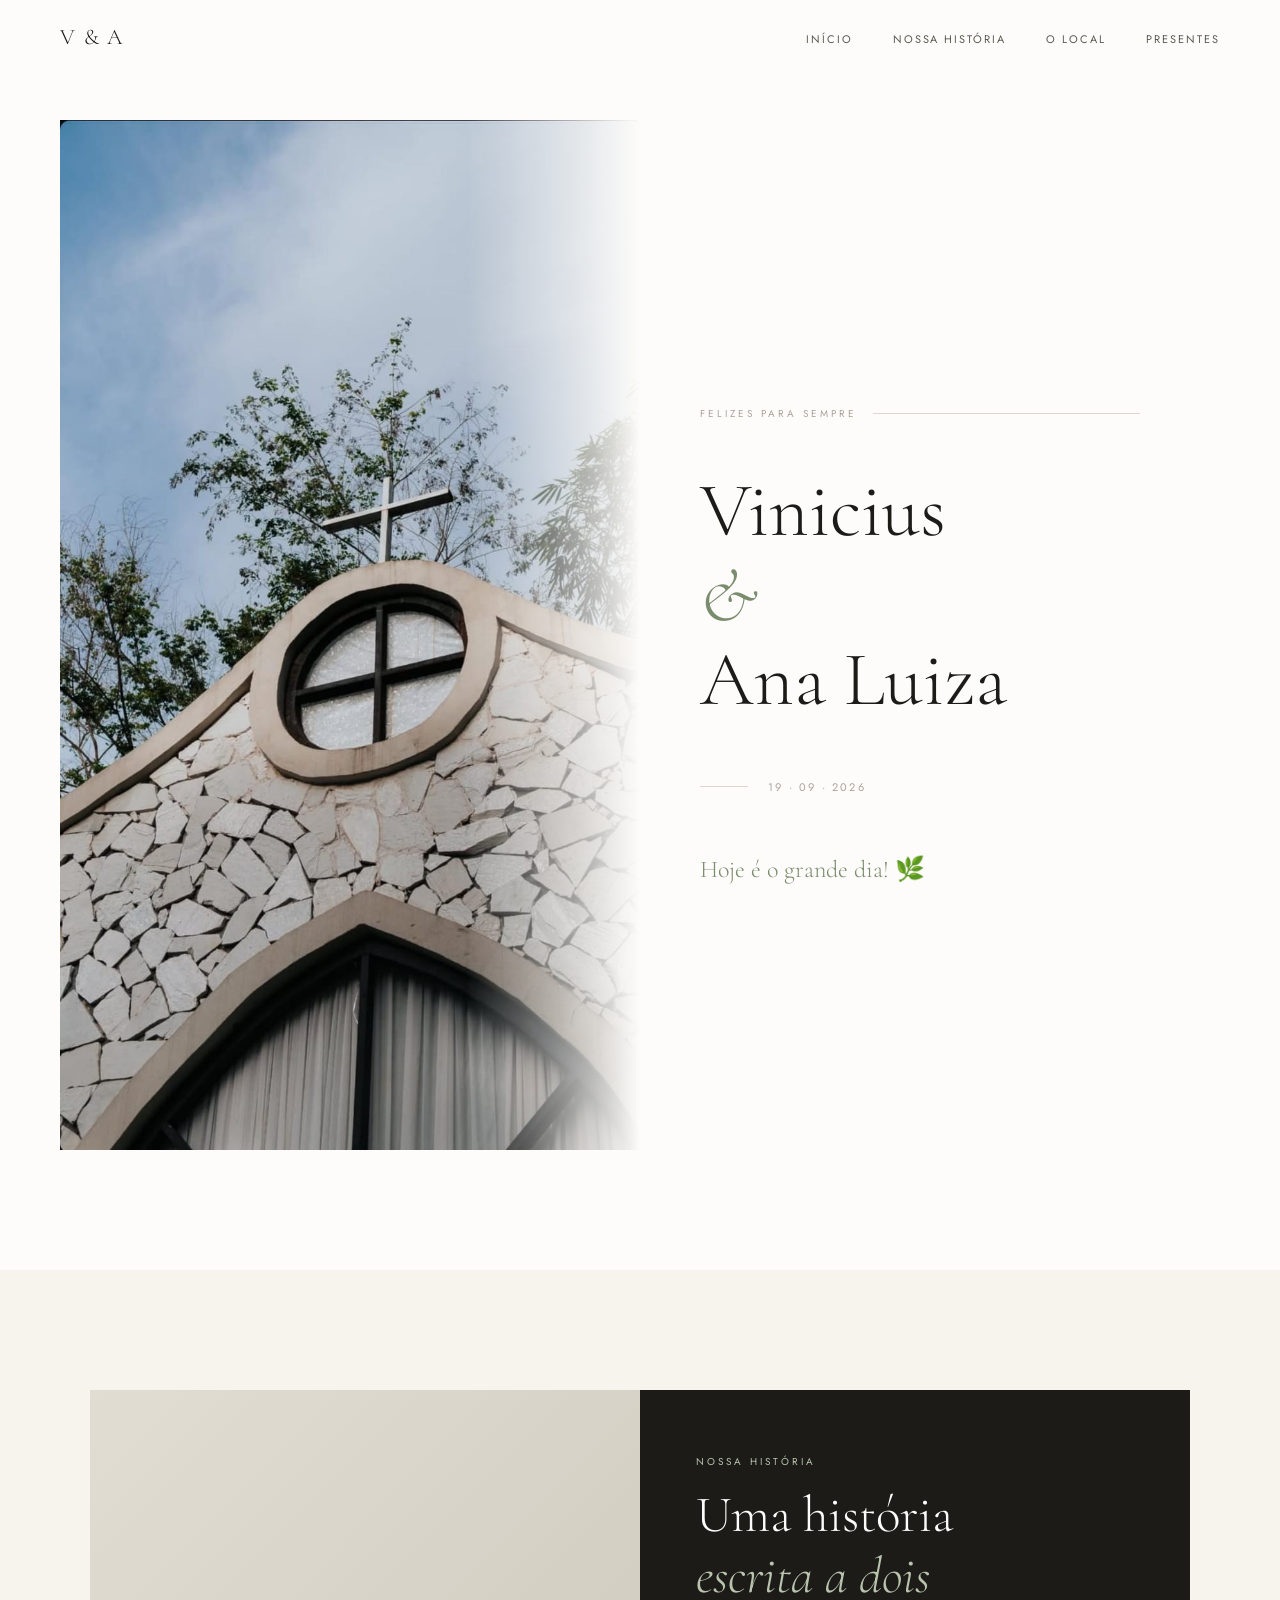
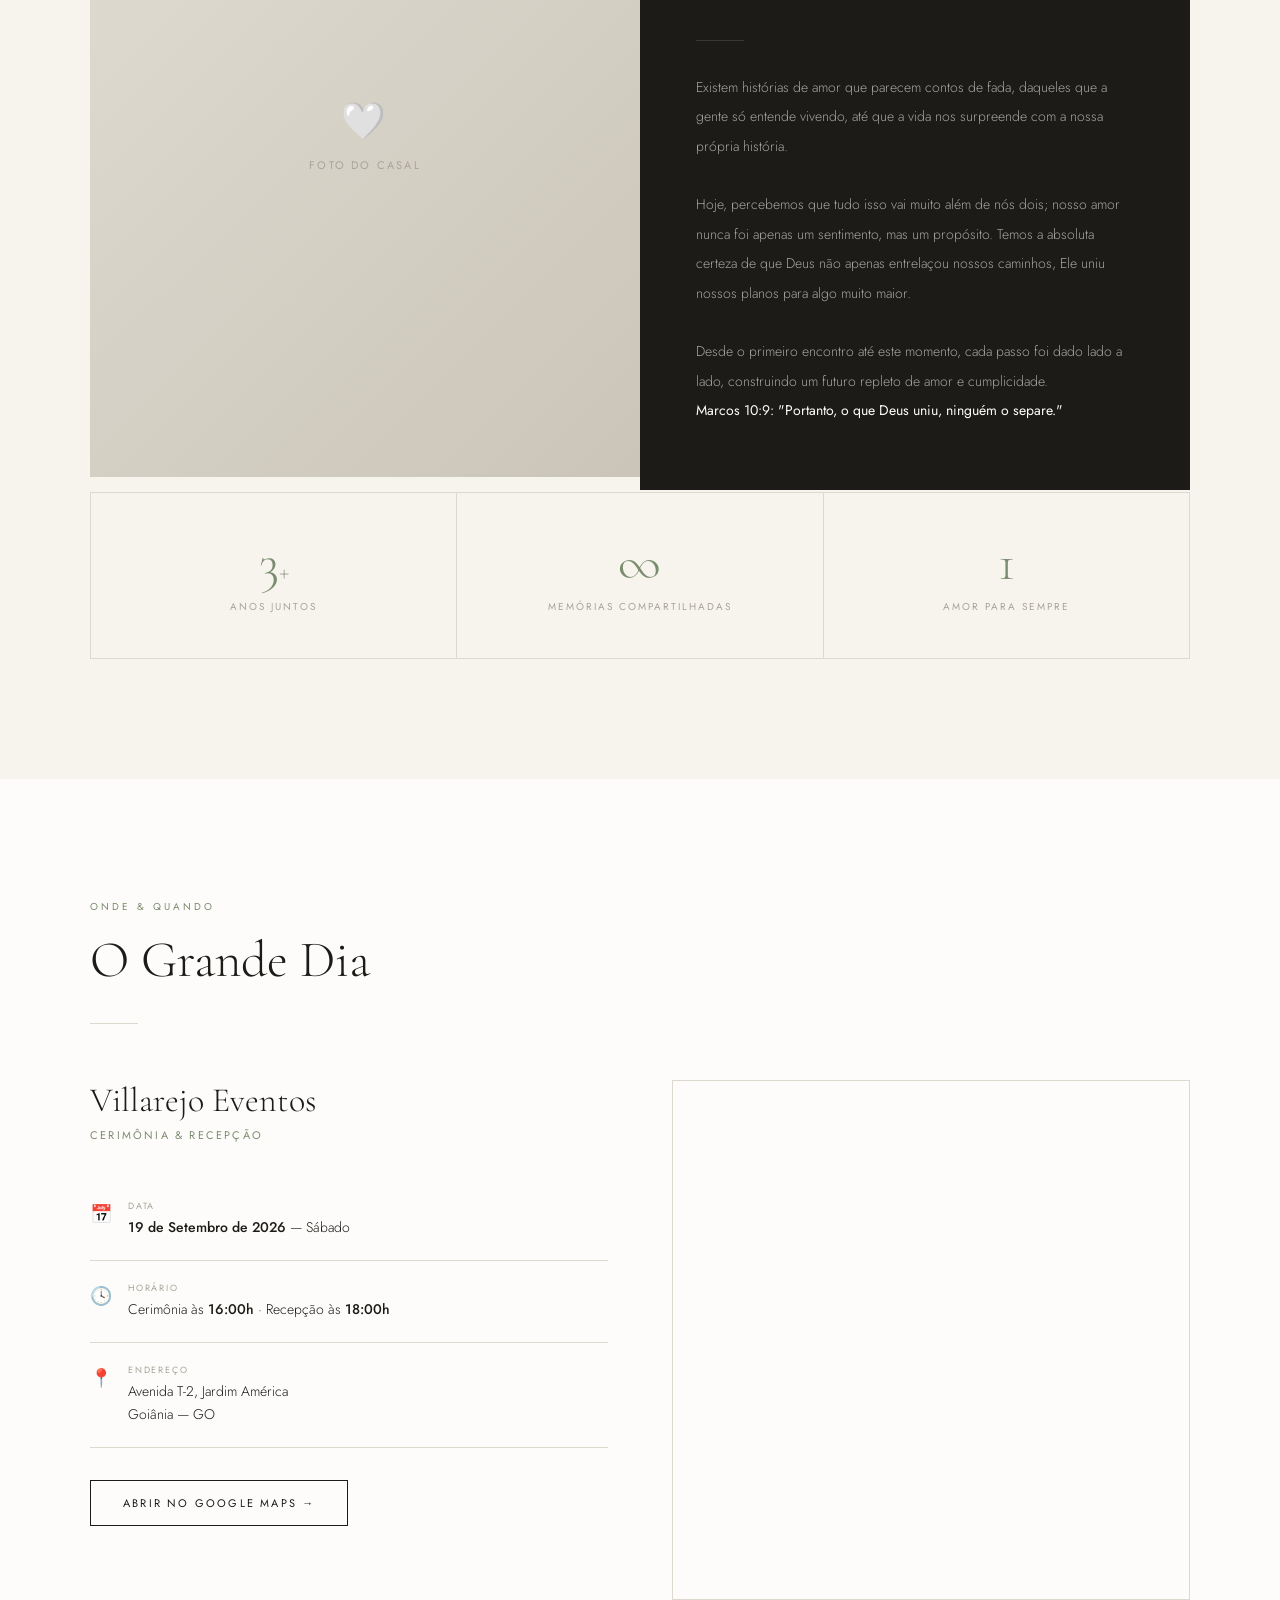
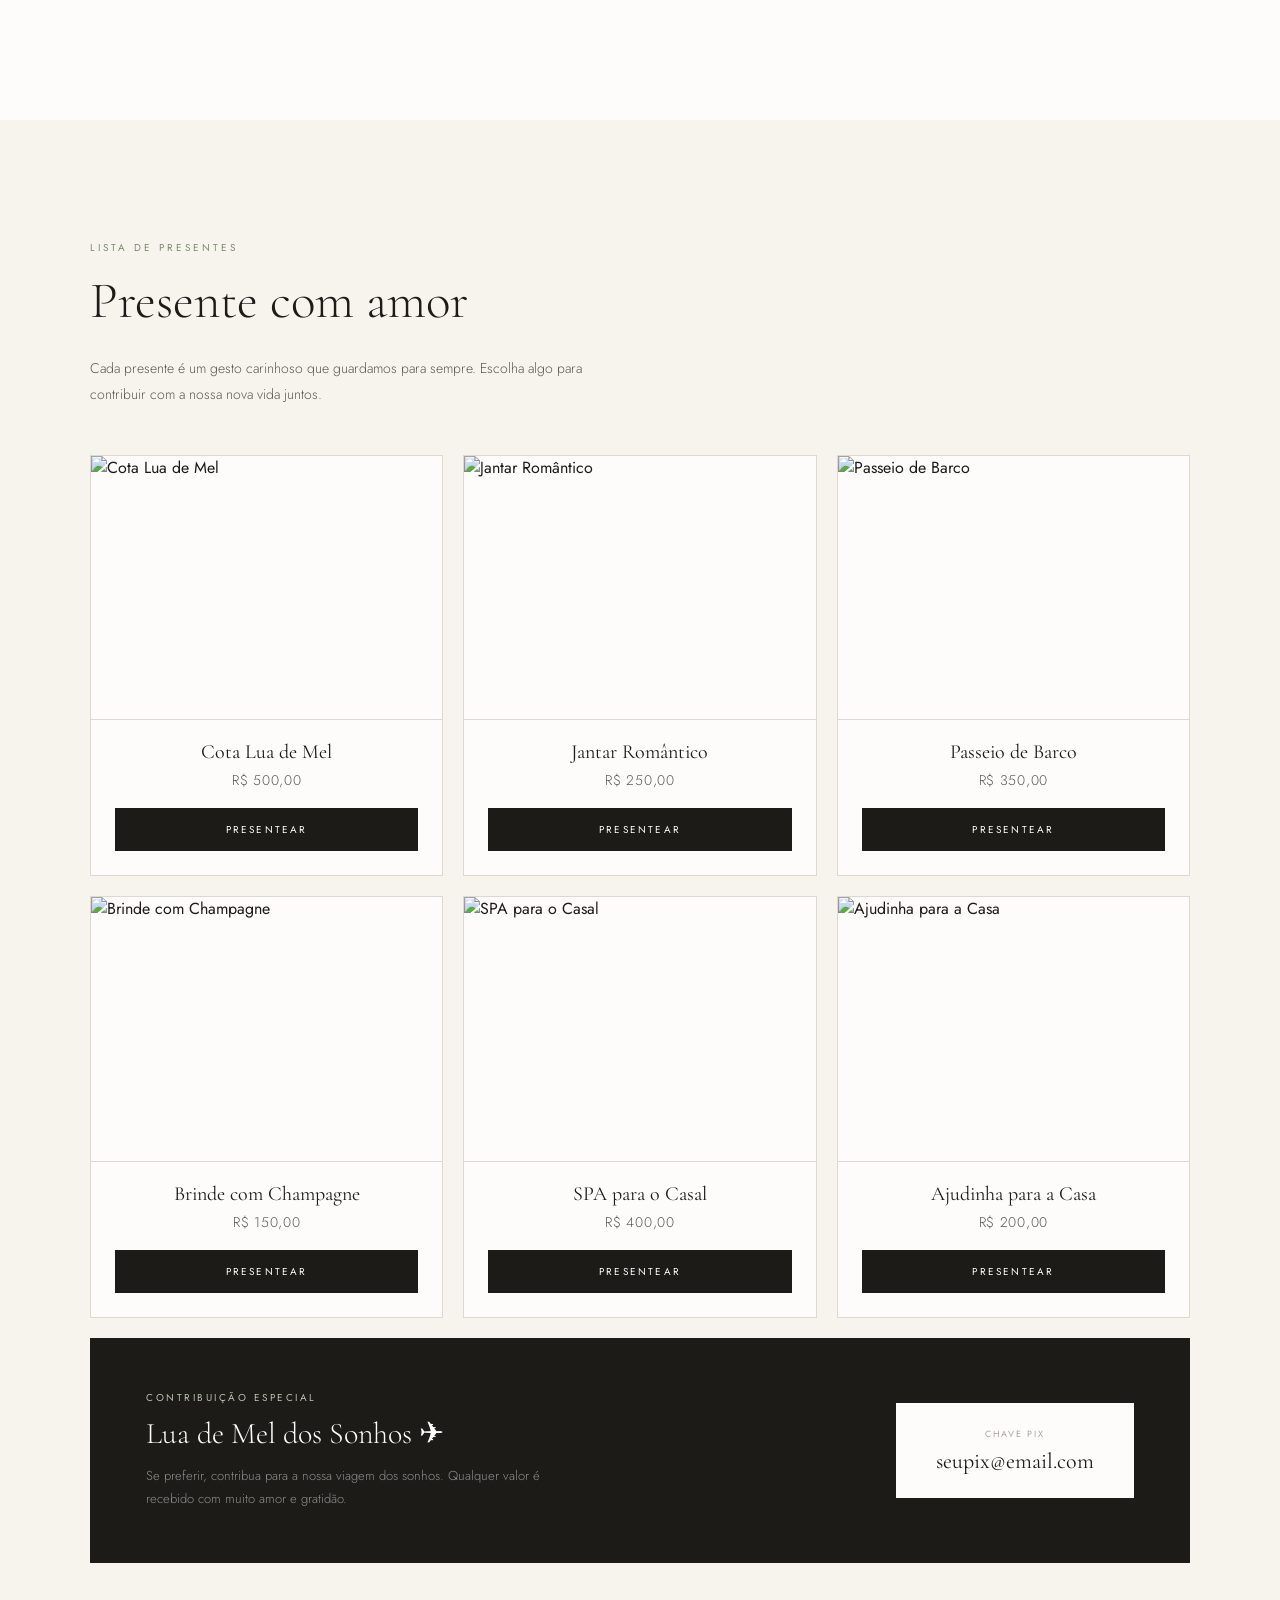
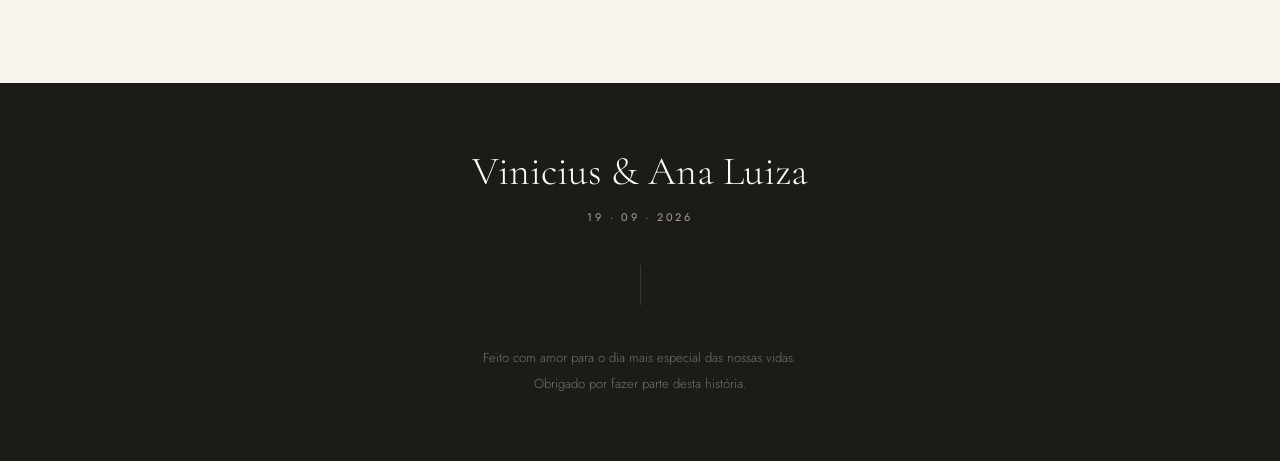
==== casamento.html @ 709b892b "feat: create structure base for landingpage" ====
<!DOCTYPE html>
<html lang="pt-BR">

<head>
  <meta charset="UTF-8">
  <meta name="viewport" content="width=device-width, initial-scale=1.0">
  <title>Vinicius & Ana Luiza — 19.09.2026</title>
  <link rel="preconnect" href="https://fonts.googleapis.com">
  <link
    href="https://fonts.googleapis.com/css2?family=Cormorant+Garamond:ital,wght@0,300;0,400;0,600;1,300;1,400;1,600&family=Jost:wght@200;300;400;500&display=swap"
    rel="stylesheet">
  <link rel="stylesheet" href="css/style.css">
</head>

<body>

  <nav id="navbar">
    <div class="nav-logo">V &amp; A</div>
    <ul class="nav-links">
      <li><a href="#home">Início</a></li>
      <li><a href="#about">Nossa História</a></li>
      <li><a href="#local">O Local</a></li>
      <li><a href="#presentes">Presentes</a></li>
    </ul>
  </nav>

  <!-- HERO -->
  <section id="home">
    <div class="hero-photo">
      <img src="assets/villarejo.jpeg" alt="Cerimônia" />
    </div>
    <div class="hero-content">
      <div class="hero-label">Felizes para sempre</div>
      <h1 class="hero-names">Vinicius<br><em>&amp;</em><br>Ana Luiza</h1>
      <div class="hero-date">19 · 09 · 2026</div>
      <div class="countdown" id="countdown">
        <div class="countdown-unit"><span class="countdown-num" id="cd-d">—</span><span
            class="countdown-label">Dias</span></div>
        <span class="countdown-sep">·</span>
        <div class="countdown-unit"><span class="countdown-num" id="cd-h">—</span><span
            class="countdown-label">Horas</span></div>
        <span class="countdown-sep">·</span>
        <div class="countdown-unit"><span class="countdown-num" id="cd-m">—</span><span
            class="countdown-label">Min</span></div>
        <span class="countdown-sep">·</span>
        <div class="countdown-unit"><span class="countdown-num" id="cd-s">—</span><span
            class="countdown-label">Seg</span></div>
      </div>
    </div>
  </section>

  <!-- ABOUT -->
  <section id="about">
    <div class="about-inner">
      <div class="about-hero reveal">
        <div class="about-photo-wrap">
          <div class="about-photo-placeholder">
            <span>🤍</span>
            <span>Foto do Casal</span>
          </div>
        </div>
        <div class="about-text-panel">
          <span class="section-label">Nossa História</span>
          <h2 class="section-title">Uma história<br><em>escrita a dois</em></h2>
          <div class="divider"></div>
          <p class="about-story">
            Existem histórias de amor que parecem contos de fada, daqueles que a gente só entende vivendo, 
            até que a vida nos surpreende com a nossa própria história.<br><br>
            Hoje, percebemos que tudo isso vai muito além de nós dois; nosso amor nunca foi apenas um sentimento, mas um propósito.
            Temos a absoluta certeza de que Deus não apenas entrelaçou nossos caminhos, Ele uniu nossos planos para algo muito maior.<br><br>
            Desde o primeiro encontro até este momento, cada passo foi dado lado a lado, construindo um futuro repleto
            de amor e cumplicidade. <br><strong>Marcos 10:9: "Portanto, o que Deus uniu, ninguém o separe."</strong>
          </p>
        </div>
      </div>
      <div class="about-stats reveal">
        <div class="about-stat">
          <span class="about-stat-num">3<span style="font-size:26px;color:var(--light)">+</span></span>
          <span class="about-stat-label">Anos juntos</span>
        </div>
        <div class="about-stat">
          <span class="about-stat-num">∞</span>
          <span class="about-stat-label">Memórias compartilhadas</span>
        </div>
        <div class="about-stat">
          <span class="about-stat-num">1</span>
          <span class="about-stat-label">Amor para sempre</span>
        </div>
      </div>
    </div>
  </section>

  <!-- LOCAL -->
  <section id="local">
    <div class="local-inner">
      <div class="reveal">
        <span class="section-label">Onde &amp; Quando</span>
        <h2 class="section-title">O Grande Dia</h2>
        <div class="divider"></div>
      </div>
      <div class="local-grid">
        <div class="reveal d1">
          <div class="venue-name">Villarejo Eventos</div>
          <div class="venue-sub">Cerimônia &amp; Recepção</div>
          <div class="local-info-row">
            <div class="local-info-icon">📅</div>
            <div>
              <div class="local-info-type">Data</div>
              <div class="local-info-value"><strong>19 de Setembro de 2026</strong> — Sábado</div>
            </div>
          </div>
          <div class="local-info-row">
            <div class="local-info-icon">🕓</div>
            <div>
              <div class="local-info-type">Horário</div>
              <div class="local-info-value">Cerimônia às <strong>16:00h</strong> · Recepção às <strong>18:00h</strong>
              </div>
            </div>
          </div>
          <div class="local-info-row">
            <div class="local-info-icon">📍</div>
            <div>
              <div class="local-info-type">Endereço</div>
              <div class="local-info-value">Avenida T-2, Jardim América<br>Goiânia — GO</div>
            </div>
          </div>
          <a href="https://maps.app.goo.gl/ArLqcm95cmrXGMqs5" target="_blank" class="btn-map">Abrir no Google Maps →</a>
        </div>
        <div class="local-map reveal d2">
          <iframe src="https://maps.google.com/maps?q=-16.8176771,-49.2294347&z=16&output=embed" allowfullscreen
            loading="lazy" referrerpolicy="no-referrer-when-downgrade">
          </iframe>
        </div>
      </div>
    </div>
  </section>

  <!-- PRESENTES -->
  <section id="presentes">
    <div class="gifts-inner">
      <div class="reveal">
        <span class="section-label">Lista de Presentes</span>
        <h2 class="section-title">Presente com amor</h2>
        <p class="gifts-subtitle">Cada presente é um gesto carinhoso que guardamos para sempre. Escolha algo para
          contribuir com a nossa nova vida juntos.</p>
      </div>
      <div class="gifts-grid" id="gifts-grid"></div>
    </div>
  </section>

  <!-- FOOTER -->
  <footer>
    <div class="footer-names">Vinicius &amp; Ana Luiza</div>
    <div class="footer-date">19 · 09 · 2026</div>
    <div class="footer-bar"></div>
    <p class="footer-note">Feito com amor para o dia mais especial das nossas vidas.<br>Obrigado por fazer parte desta
      história.</p>
  </footer>

  <script src="src/script.js" defer></script>
</body>

</html>
---- css/style.css ----
*, *::before, *::after { margin: 0; padding: 0; box-sizing: border-box; }
  :root {
    --cream: #F7F4EE; --white: #FDFCFA; --charcoal: #1C1B18;
    --mid: #5A5850; --light: #A8A49A; --line: #DDD9D0;
    --sage: #7A8C6E; --sage-light: #B8C4AD;
  }
  html { scroll-behavior: smooth; }
  body { font-family: 'Jost', sans-serif; background: var(--white); color: var(--charcoal); overflow-x: hidden; }

  /* NAV */
  nav {
    position: fixed; top: 0; left: 0; width: 100%; z-index: 100;
    display: flex; align-items: center; justify-content: space-between;
    padding: 24px 60px; background: rgba(253,252,250,0.92);
    backdrop-filter: blur(12px); border-bottom: 1px solid transparent; transition: border-color 0.4s;
  }
  nav.scrolled { border-color: var(--line); }
  .nav-logo { font-family: 'Cormorant Garamond', serif; font-size: 22px; font-weight: 300; letter-spacing: 0.08em; }
  .nav-links { display: flex; gap: 40px; list-style: none; }
  .nav-links a { font-size: 11px; letter-spacing: 0.18em; text-transform: uppercase; text-decoration: none; color: var(--mid); transition: color 0.3s; }
  .nav-links a:hover { color: var(--charcoal); }

  /* HERO */
  #home { min-height: 100vh; display: grid; grid-template-columns: 1fr 1fr; }
  .hero-photo {
    position: relative; overflow: hidden;
    opacity: 0; transform: translateX(-30px);
    animation: fadeLeft 1.2s cubic-bezier(0.22,1,0.36,1) 0.2s forwards;
  }
  .hero-photo img { width: 100%; height: 100%; object-fit: cover; display: block; }
  .hero-photo::after { content: ''; position: absolute; inset: 0; background: linear-gradient(to right, transparent 70%, var(--white)); }
  .hero-content {
    display: flex; flex-direction: column; justify-content: center;
    padding: 100px 80px 80px 60px;
    opacity: 0; transform: translateY(20px);
    animation: fadeUp 1.2s cubic-bezier(0.22,1,0.36,1) 0.5s forwards;
  }
  .hero-label {
    font-size: 10px; letter-spacing: 0.3em; text-transform: uppercase; color: var(--light);
    display: flex; align-items: center; gap: 16px; margin-bottom: 48px;
  }
  .hero-label::after { content: ''; flex: 1; height: 1px; background: var(--line); }
  .hero-names { font-family: 'Cormorant Garamond', serif; font-size: clamp(56px, 6vw, 88px); font-weight: 300; line-height: 1.1; margin-bottom: 56px; }
  .hero-names em { font-style: italic; color: var(--sage); }
  .hero-date { display: flex; align-items: center; gap: 20px; font-size: 11px; letter-spacing: 0.2em; color: var(--light); text-transform: uppercase; margin-bottom: 60px; }
  .hero-date::before { content: ''; width: 48px; height: 1px; background: var(--line); }
  .countdown { display: flex; gap: 28px; align-items: flex-start; }
  .countdown-unit { text-align: center; }
  .countdown-num { font-family: 'Cormorant Garamond', serif; font-size: 44px; font-weight: 300; line-height: 1; display: block; }
  .countdown-label { font-size: 9px; letter-spacing: 0.2em; text-transform: uppercase; color: var(--light); margin-top: 6px; display: block; }
  .countdown-sep { font-family: 'Cormorant Garamond', serif; font-size: 40px; font-weight: 300; color: var(--line); padding-top: 4px; }

  /* SECTIONS */
  section { padding: 120px 60px; }
  .section-label { font-size: 10px; letter-spacing: 0.3em; text-transform: uppercase; color: var(--sage); margin-bottom: 16px; display: block; }
  .section-title { font-family: 'Cormorant Garamond', serif; font-size: clamp(36px, 4vw, 54px); font-weight: 300; line-height: 1.2; margin-bottom: 24px; }
  .divider { width: 48px; height: 1px; background: var(--line); margin: 32px 0; }

  /* ABOUT */
  #about { background: var(--cream); }
  .about-inner { max-width: 1100px; margin: 0 auto; }
  .about-hero { display: grid; grid-template-columns: 1fr 1fr; margin-bottom: 2px; }
  .about-photo-wrap { aspect-ratio: 4/5; overflow: hidden; }
  .about-photo-placeholder {
    width: 100%; height: 100%; min-height: 460px;
    background: linear-gradient(135deg, #E2DDD3 0%, #CAC5B8 100%);
    display: flex; align-items: center; justify-content: center;
    flex-direction: column; gap: 10px;
    color: var(--light); font-size: 11px; letter-spacing: 0.2em; text-transform: uppercase;
  }
  .about-photo-placeholder span:first-child { font-size: 36px; }
  .about-text-panel {
    background: var(--charcoal); padding: 64px 56px;
    display: flex; flex-direction: column; justify-content: center;
  }
  .about-text-panel .section-label { color: var(--sage-light); }
  .about-text-panel .section-title { color: var(--white); margin-bottom: 0; }
  .about-text-panel .section-title em { font-style: italic; color: var(--sage-light); }
  .about-text-panel .divider { background: rgba(255,255,255,0.12); }
  .about-story { font-size: 14px; line-height: 2.1; color: rgba(255,255,255,0.6); font-weight: 300; }
  .about-story strong { color: var(--white); font-weight: 400; }
  .about-stats { display: grid; grid-template-columns: repeat(3,1fr); border-top: 1px solid var(--line); border-left: 1px solid var(--line); }
  .about-stat { padding: 44px 32px; text-align: center; border-right: 1px solid var(--line); border-bottom: 1px solid var(--line); }
  .about-stat-num { font-family: 'Cormorant Garamond', serif; font-size: 52px; font-weight: 300; color: var(--sage); display: block; line-height: 1; }
  .about-stat-label { font-size: 10px; letter-spacing: 0.2em; text-transform: uppercase; color: var(--light); margin-top: 10px; display: block; }

  /* LOCAL */
  #local { background: var(--white); }
  .local-inner { max-width: 1100px; margin: 0 auto; }
  .local-grid { display: grid; grid-template-columns: 1fr 1fr; gap: 64px; align-items: start; margin-top: 56px; }
  .venue-name { font-family: 'Cormorant Garamond', serif; font-size: 34px; font-weight: 300; margin-bottom: 6px; }
  .venue-sub { font-size: 11px; color: var(--sage); letter-spacing: 0.2em; text-transform: uppercase; margin-bottom: 36px; }
  .local-info-row { display: flex; gap: 16px; align-items: flex-start; padding: 20px 0; border-bottom: 1px solid var(--line); }
  .local-info-row:first-of-type { border-top: 1px solid var(--line); }
  .local-info-icon { font-size: 18px; margin-top: 2px; flex-shrink: 0; }
  .local-info-type { font-size: 9px; letter-spacing: 0.2em; text-transform: uppercase; color: var(--light); margin-bottom: 4px; }
  .local-info-value { font-size: 14px; font-weight: 300; line-height: 1.7; }
  .local-info-value strong { font-weight: 500; }
  .btn-map {
    display: inline-flex; align-items: center; gap: 10px;
    margin-top: 32px; padding: 14px 32px;
    border: 1px solid var(--charcoal); color: var(--charcoal);
    font-size: 11px; letter-spacing: 0.2em; text-transform: uppercase;
    text-decoration: none; transition: all 0.3s; font-family: 'Jost', sans-serif;
  }
  .btn-map:hover { background: var(--charcoal); color: var(--white); }
  .local-map { height: 520px; border: 1px solid var(--line); overflow: hidden; }
  .local-map iframe { width: 100%; height: 100%; border: 0; display: block; }

  /* GIFTS */
  #presentes { background: var(--cream); }
  .gifts-inner { max-width: 1100px; margin: 0 auto; }
  .gifts-subtitle { font-size: 14px; color: var(--mid); font-weight: 300; line-height: 1.8; max-width: 520px; margin-top: 16px; }
  .gifts-grid { display: grid; grid-template-columns: repeat(3,1fr); gap: 20px; margin-top: 48px; }
  .gift-card { background: var(--white); border: 1px solid var(--line); overflow: hidden; display: flex; flex-direction: column; transition: box-shadow 0.3s, transform 0.3s; }
  .gift-card:hover { box-shadow: 0 16px 48px rgba(0,0,0,0.08); transform: translateY(-3px); }
  .gift-img-wrap { position: relative; overflow: hidden; aspect-ratio: 4/3; }
  .gift-img-wrap img { width: 100%; height: 100%; object-fit: cover; display: block; transition: transform 0.6s cubic-bezier(0.22,1,0.36,1); }
  .gift-card:hover .gift-img-wrap img { transform: scale(1.06); }
  .gift-badge-chosen { position: absolute; top: 12px; right: 12px; background: var(--charcoal); color: var(--white); padding: 4px 12px; font-size: 9px; letter-spacing: 0.15em; text-transform: uppercase; }
  .gift-body { padding: 20px 24px 24px; flex: 1; display: flex; flex-direction: column; text-align: center; border-top: 1px solid var(--line); }
  .gift-name { font-family: 'Cormorant Garamond', serif; font-size: 20px; font-weight: 400; margin-bottom: 6px; }
  .gift-price { font-size: 14px; color: var(--mid); font-weight: 300; margin-bottom: 18px; letter-spacing: 0.05em; }
  .gift-btn {
    display: block; width: 100%; padding: 14px;
    background: var(--charcoal); color: var(--white); border: none;
    font-family: 'Jost', sans-serif; font-size: 10px; letter-spacing: 0.22em;
    text-transform: uppercase; cursor: pointer; transition: background 0.3s; margin-top: auto;
  }
  .gift-btn:hover:not(:disabled) { background: var(--sage); }
  .gift-btn:disabled { background: var(--line); color: var(--light); cursor: default; }

  /* PIX */
  .pix-banner {
    grid-column: 1/-1; background: var(--charcoal);
    padding: 52px 56px; display: flex; align-items: center; justify-content: space-between; gap: 40px;
  }
  .pix-banner-label { font-size: 10px; letter-spacing: 0.25em; text-transform: uppercase; color: var(--sage-light); margin-bottom: 10px; }
  .pix-banner-title { font-family: 'Cormorant Garamond', serif; font-size: 30px; font-weight: 300; color: var(--white); margin-bottom: 12px; }
  .pix-banner-desc { font-size: 13px; color: rgba(255,255,255,0.5); font-weight: 300; max-width: 420px; line-height: 1.8; }
  .pix-box { background: var(--white); padding: 24px 40px; text-align: center; flex-shrink: 0; }
  .pix-box-label { font-size: 9px; letter-spacing: 0.2em; text-transform: uppercase; color: var(--light); margin-bottom: 8px; }
  .pix-box-key { font-family: 'Cormorant Garamond', serif; font-size: 22px; color: var(--charcoal); }

  /* FOOTER */
  footer { background: var(--charcoal); color: var(--white); padding: 64px 60px; text-align: center; }
  .footer-names { font-family: 'Cormorant Garamond', serif; font-size: 40px; font-weight: 300; margin-bottom: 14px; }
  .footer-date { font-size: 11px; letter-spacing: 0.25em; text-transform: uppercase; color: var(--light); margin-bottom: 40px; }
  .footer-bar { width: 1px; height: 40px; background: rgba(255,255,255,0.12); margin: 0 auto 40px; }
  .footer-note { font-size: 13px; color: rgba(255,255,255,0.38); font-weight: 300; line-height: 2; }

  /* ANIMATIONS */
  @keyframes fadeLeft { to { opacity: 1; transform: translateX(0); } }
  @keyframes fadeUp   { to { opacity: 1; transform: translateY(0); } }
  .reveal { opacity: 0; transform: translateY(24px); transition: opacity 0.9s cubic-bezier(0.22,1,0.36,1), transform 0.9s cubic-bezier(0.22,1,0.36,1); }
  .reveal.visible { opacity: 1; transform: translateY(0); }
  .d1 { transition-delay: 0.1s; } .d2 { transition-delay: 0.22s; } .d3 { transition-delay: 0.34s; }

  /* RESPONSIVE */
  @media (max-width: 960px) {
    #home { grid-template-columns: 1fr; }
    .hero-photo { height: 55vh; }
    .hero-photo::after { background: linear-gradient(to top, var(--white), transparent); }
    .hero-content { padding: 48px 32px 80px; }
    .about-hero { grid-template-columns: 1fr; }
    .about-photo-wrap { aspect-ratio: unset; }
    .about-photo-placeholder { min-height: 300px; }
    .about-stats { grid-template-columns: 1fr 1fr; }
    .local-grid { grid-template-columns: 1fr; gap: 40px; }
    .gifts-grid { grid-template-columns: 1fr 1fr; }
    nav { padding: 20px 32px; }
    section { padding: 80px 32px; }
    .pix-banner { flex-direction: column; }
  }
  @media (max-width: 600px) {
    .gifts-grid { grid-template-columns: 1fr; }
    .nav-links { display: none; }
    .countdown { gap: 14px; }
    .countdown-num { font-size: 34px; }
    .about-stats { grid-template-columns: 1fr; }
  }
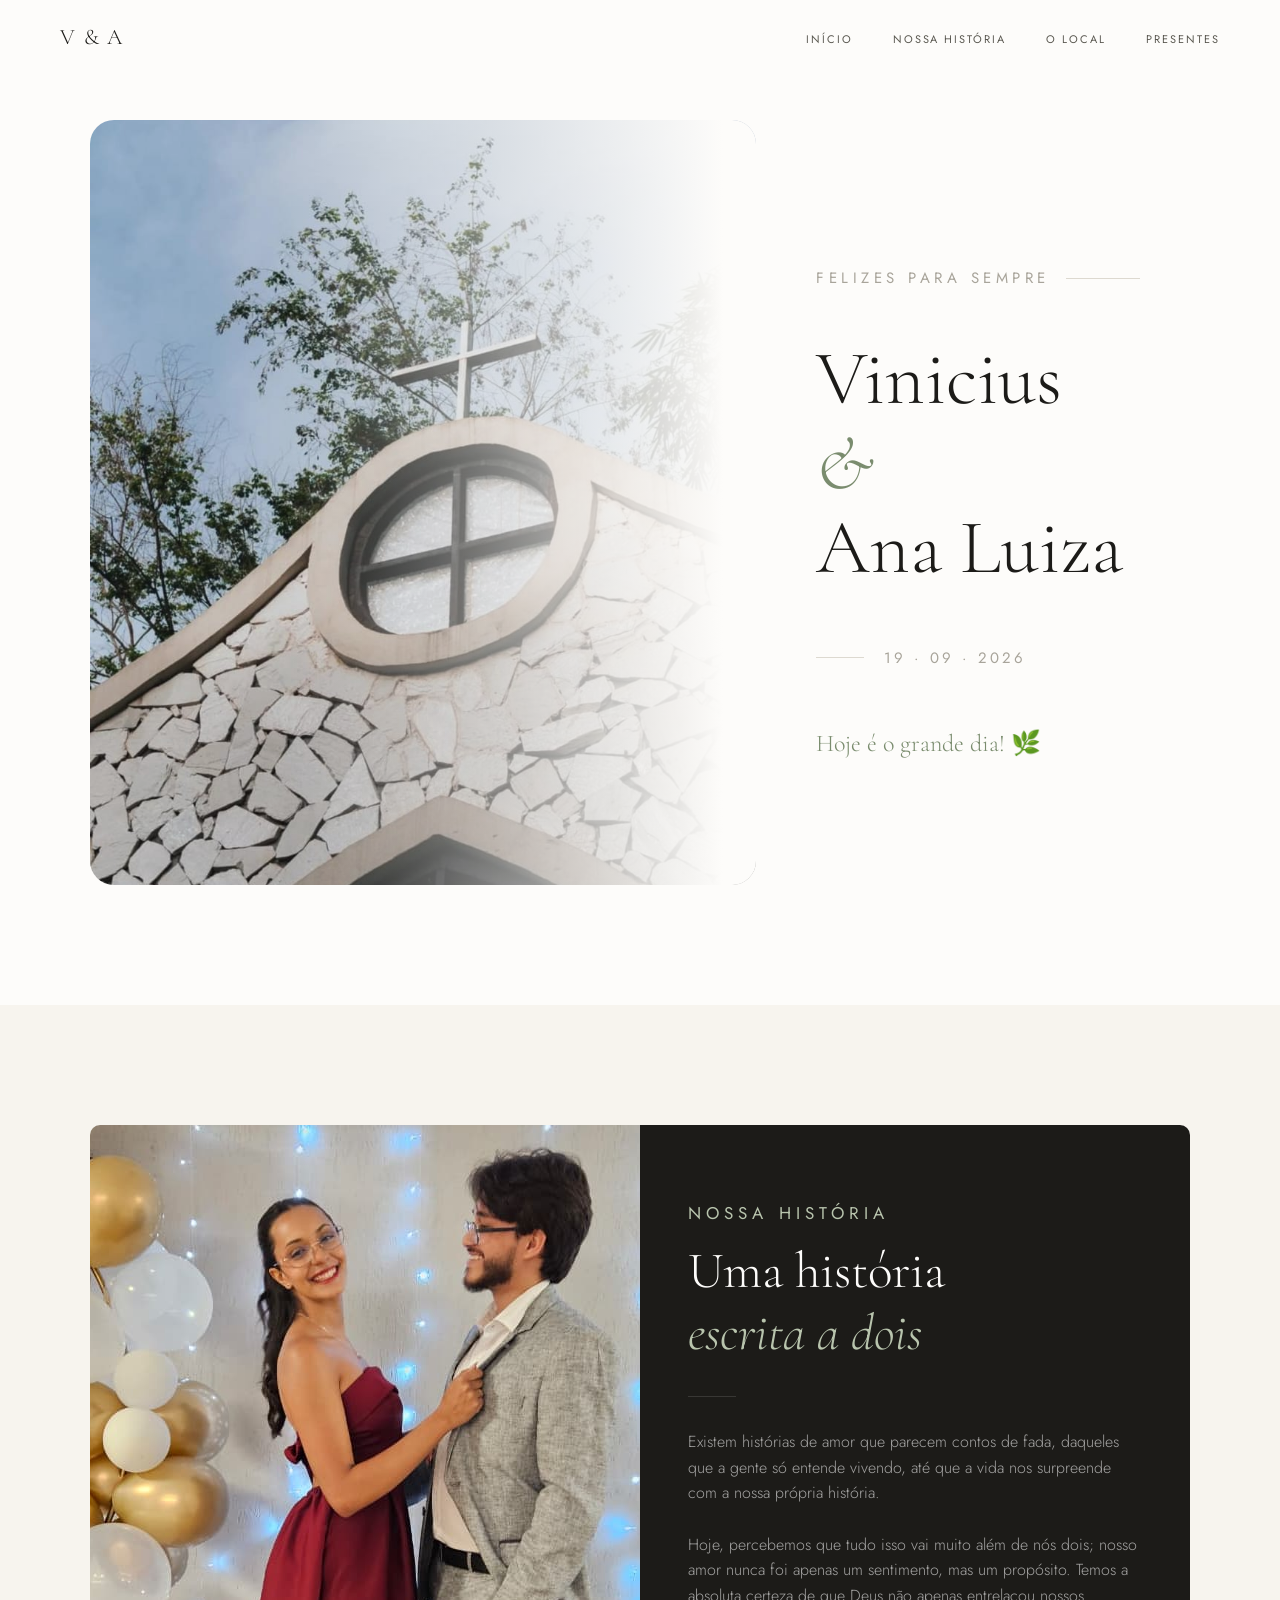
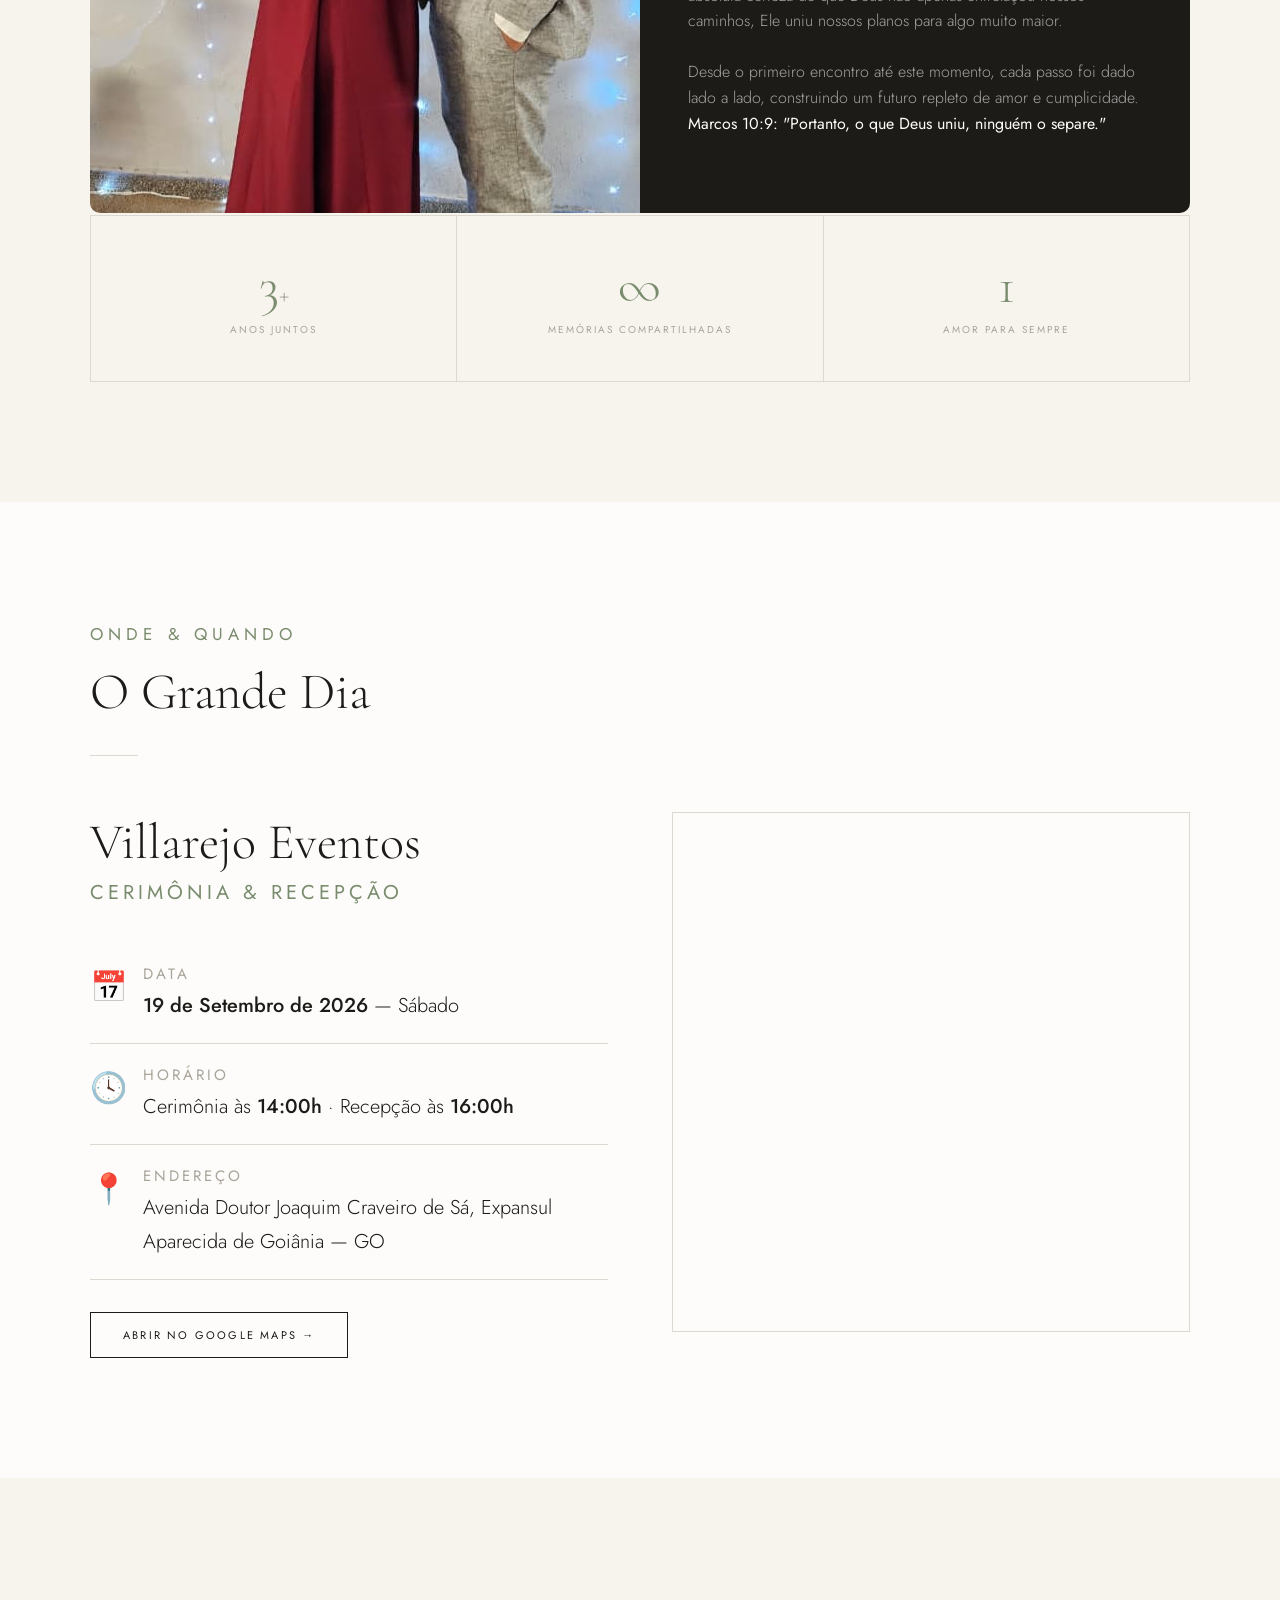
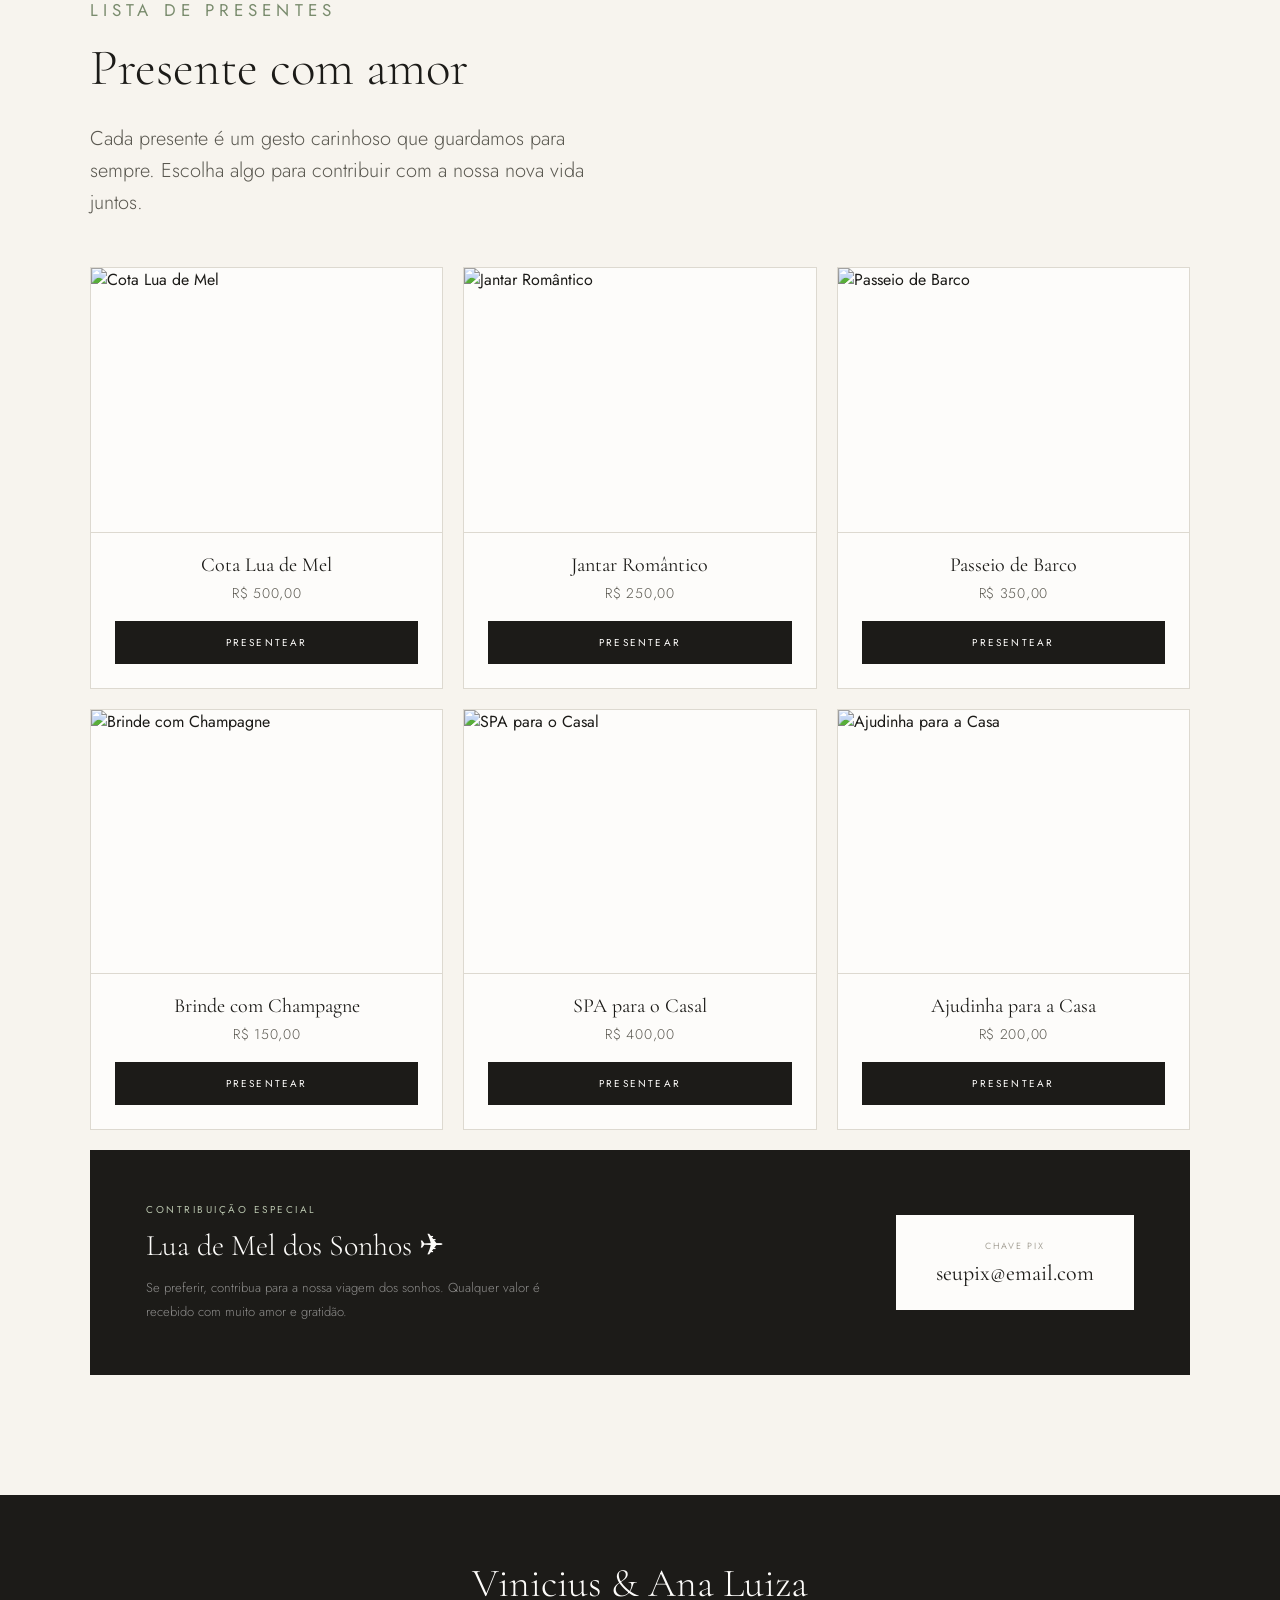
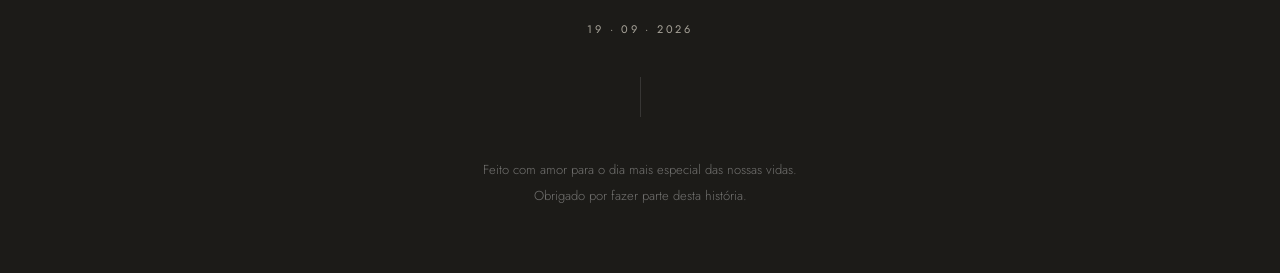
==== commit 83502a29: "feat: add images" ====
--- a/casamento.html
+++ b/casamento.html
@@ -10,12 +10,14 @@
     href="https://fonts.googleapis.com/css2?family=Cormorant+Garamond:ital,wght@0,300;0,400;0,600;1,300;1,400;1,600&family=Jost:wght@200;300;400;500&display=swap"
     rel="stylesheet">
   <link rel="stylesheet" href="css/style.css">
+  <link rel="icon" type="image/png" href="assets/favicon-casamento.png">
+  
 </head>
 
 <body>
 
   <nav id="navbar">
-    <div class="nav-logo">V &amp; A</div>
+    <a href= "#home" class="nav-logo">V &amp; A</a>
     <ul class="nav-links">
       <li><a href="#home">Início</a></li>
       <li><a href="#about">Nossa História</a></li>
@@ -55,8 +57,7 @@
       <div class="about-hero reveal">
         <div class="about-photo-wrap">
           <div class="about-photo-placeholder">
-            <span>🤍</span>
-            <span>Foto do Casal</span>
+            <img src="assets/foto-casal.jpeg" alt="foto-casal">
           </div>
         </div>
         <div class="about-text-panel">
@@ -113,7 +114,7 @@
             <div class="local-info-icon">🕓</div>
             <div>
               <div class="local-info-type">Horário</div>
-              <div class="local-info-value">Cerimônia às <strong>16:00h</strong> · Recepção às <strong>18:00h</strong>
+              <div class="local-info-value">Cerimônia às <strong>14:00h</strong> · Recepção às <strong>16:00h</strong>
               </div>
             </div>
           </div>
@@ -121,7 +122,7 @@
             <div class="local-info-icon">📍</div>
             <div>
               <div class="local-info-type">Endereço</div>
-              <div class="local-info-value">Avenida T-2, Jardim América<br>Goiânia — GO</div>
+              <div class="local-info-value">Avenida Doutor Joaquim Craveiro de Sá, Expansul<br>Aparecida de Goiânia — GO</div>
             </div>
           </div>
           <a href="https://maps.app.goo.gl/ArLqcm95cmrXGMqs5" target="_blank" class="btn-map">Abrir no Google Maps →</a>
--- a/css/style.css
+++ b/css/style.css
@@ -15,20 +15,44 @@
     backdrop-filter: blur(12px); border-bottom: 1px solid transparent; transition: border-color 0.4s;
   }
   nav.scrolled { border-color: var(--line); }
-  .nav-logo { font-family: 'Cormorant Garamond', serif; font-size: 22px; font-weight: 300; letter-spacing: 0.08em; }
+  .nav-logo { font-family: 'Cormorant Garamond', serif; font-size: 22px; font-weight: 300; letter-spacing: 0.08em; text-decoration: none; color: inherit;}
   .nav-links { display: flex; gap: 40px; list-style: none; }
   .nav-links a { font-size: 11px; letter-spacing: 0.18em; text-transform: uppercase; text-decoration: none; color: var(--mid); transition: color 0.3s; }
   .nav-links a:hover { color: var(--charcoal); }
 
-  /* HERO */
-  #home { min-height: 100vh; display: grid; grid-template-columns: 1fr 1fr; }
-  .hero-photo {
-    position: relative; overflow: hidden;
-    opacity: 0; transform: translateX(-30px);
-    animation: fadeLeft 1.2s cubic-bezier(0.22,1,0.36,1) 0.2s forwards;
-  }
-  .hero-photo img { width: 100%; height: 100%; object-fit: cover; display: block; }
-  .hero-photo::after { content: ''; position: absolute; inset: 0; background: linear-gradient(to right, transparent 70%, var(--white)); }
+
+#home { 
+  min-height: 100vh; 
+  display: grid; 
+  grid-template-columns: 6fr 4fr; 
+  align-items: center; 
+}
+
+.hero-photo {
+  position: relative; 
+  overflow: hidden;
+  height: 85vh; 
+  margin-left: 30px; 
+  border-radius: 24px; 
+  opacity: 0; 
+  transform: translateX(-30px);
+  animation: fadeLeft 1.2s cubic-bezier(0.22,1,0.36,1) 0.2s forwards;
+}
+
+.hero-photo img { 
+  width: 100%; 
+  height: 100%; 
+  object-fit: cover; 
+  display: block; 
+  filter: brightness(1.05) contrast(0.90); 
+}
+
+.hero-photo::after { 
+  content: ''; 
+  position: absolute; 
+  inset: 0; 
+  background: linear-gradient(to right, transparent 30%, var(--white) 95%); 
+}
   .hero-content {
     display: flex; flex-direction: column; justify-content: center;
     padding: 100px 80px 80px 60px;
@@ -36,13 +60,13 @@
     animation: fadeUp 1.2s cubic-bezier(0.22,1,0.36,1) 0.5s forwards;
   }
   .hero-label {
-    font-size: 10px; letter-spacing: 0.3em; text-transform: uppercase; color: var(--light);
+    font-size: 15px; letter-spacing: 0.3em; text-transform: uppercase; color: var(--light);
     display: flex; align-items: center; gap: 16px; margin-bottom: 48px;
   }
   .hero-label::after { content: ''; flex: 1; height: 1px; background: var(--line); }
   .hero-names { font-family: 'Cormorant Garamond', serif; font-size: clamp(56px, 6vw, 88px); font-weight: 300; line-height: 1.1; margin-bottom: 56px; }
   .hero-names em { font-style: italic; color: var(--sage); }
-  .hero-date { display: flex; align-items: center; gap: 20px; font-size: 11px; letter-spacing: 0.2em; color: var(--light); text-transform: uppercase; margin-bottom: 60px; }
+  .hero-date { display: flex; align-items: center; gap: 20px; font-size: 15px; letter-spacing: 0.2em; color: var(--light); text-transform: uppercase; margin-bottom: 60px; }
   .hero-date::before { content: ''; width: 48px; height: 1px; background: var(--line); }
   .countdown { display: flex; gap: 28px; align-items: flex-start; }
   .countdown-unit { text-align: center; }
@@ -52,7 +76,7 @@
 
   /* SECTIONS */
   section { padding: 120px 60px; }
-  .section-label { font-size: 10px; letter-spacing: 0.3em; text-transform: uppercase; color: var(--sage); margin-bottom: 16px; display: block; }
+  .section-label { font-size: 17px; letter-spacing: 0.3em; text-transform: uppercase; color: var(--sage); margin-bottom: 16px; display: block; }
   .section-title { font-family: 'Cormorant Garamond', serif; font-size: clamp(36px, 4vw, 54px); font-weight: 300; line-height: 1.2; margin-bottom: 24px; }
   .divider { width: 48px; height: 1px; background: var(--line); margin: 32px 0; }
 
@@ -60,7 +84,7 @@
   #about { background: var(--cream); }
   .about-inner { max-width: 1100px; margin: 0 auto; }
   .about-hero { display: grid; grid-template-columns: 1fr 1fr; margin-bottom: 2px; }
-  .about-photo-wrap { aspect-ratio: 4/5; overflow: hidden; }
+  .about-photo-wrap { aspect-ratio: 4/5; overflow: hidden; border-top-left-radius: 10px; border-bottom-left-radius: 10px; }
   .about-photo-placeholder {
     width: 100%; height: 100%; min-height: 460px;
     background: linear-gradient(135deg, #E2DDD3 0%, #CAC5B8 100%);
@@ -70,14 +94,15 @@
   }
   .about-photo-placeholder span:first-child { font-size: 36px; }
   .about-text-panel {
-    background: var(--charcoal); padding: 64px 56px;
+    background: var(--charcoal); padding: 55px 48px;
     display: flex; flex-direction: column; justify-content: center;
+    border-top-right-radius: 10px; border-bottom-right-radius: 10px;
   }
   .about-text-panel .section-label { color: var(--sage-light); }
   .about-text-panel .section-title { color: var(--white); margin-bottom: 0; }
   .about-text-panel .section-title em { font-style: italic; color: var(--sage-light); }
   .about-text-panel .divider { background: rgba(255,255,255,0.12); }
-  .about-story { font-size: 14px; line-height: 2.1; color: rgba(255,255,255,0.6); font-weight: 300; }
+  .about-story { font-size: 16px; line-height: 1.6; color: rgba(255,255,255,0.6); font-weight: 300; }
   .about-story strong { color: var(--white); font-weight: 400; }
   .about-stats { display: grid; grid-template-columns: repeat(3,1fr); border-top: 1px solid var(--line); border-left: 1px solid var(--line); }
   .about-stat { padding: 44px 32px; text-align: center; border-right: 1px solid var(--line); border-bottom: 1px solid var(--line); }
@@ -88,13 +113,13 @@
   #local { background: var(--white); }
   .local-inner { max-width: 1100px; margin: 0 auto; }
   .local-grid { display: grid; grid-template-columns: 1fr 1fr; gap: 64px; align-items: start; margin-top: 56px; }
-  .venue-name { font-family: 'Cormorant Garamond', serif; font-size: 34px; font-weight: 300; margin-bottom: 6px; }
-  .venue-sub { font-size: 11px; color: var(--sage); letter-spacing: 0.2em; text-transform: uppercase; margin-bottom: 36px; }
-  .local-info-row { display: flex; gap: 16px; align-items: flex-start; padding: 20px 0; border-bottom: 1px solid var(--line); }
+  .venue-name { font-family: 'Cormorant Garamond', serif; font-size: 50px; font-weight: 300; margin-bottom: 6px; }
+  .venue-sub { font-size: 20px; color: var(--sage); letter-spacing: 0.2em; text-transform: uppercase; margin-bottom: 36px; }
+  .local-info-row { display: flex; gap: 16px;align-items: flex-start; padding: 20px 0; border-bottom: 1px solid var(--line); }
   .local-info-row:first-of-type { border-top: 1px solid var(--line); }
-  .local-info-icon { font-size: 18px; margin-top: 2px; flex-shrink: 0; }
-  .local-info-type { font-size: 9px; letter-spacing: 0.2em; text-transform: uppercase; color: var(--light); margin-bottom: 4px; }
-  .local-info-value { font-size: 14px; font-weight: 300; line-height: 1.7; }
+  .local-info-icon { font-size: 30px; margin-top: 2px; flex-shrink: 0; }
+  .local-info-type { font-size: 15px; letter-spacing: 0.2em; text-transform: uppercase; color: var(--light); margin-bottom: 4px; }
+  .local-info-value { font-size: 20px; font-weight: 300; line-height: 1.7; }
   .local-info-value strong { font-weight: 500; }
   .btn-map {
     display: inline-flex; align-items: center; gap: 10px;
@@ -110,7 +135,7 @@
   /* GIFTS */
   #presentes { background: var(--cream); }
   .gifts-inner { max-width: 1100px; margin: 0 auto; }
-  .gifts-subtitle { font-size: 14px; color: var(--mid); font-weight: 300; line-height: 1.8; max-width: 520px; margin-top: 16px; }
+  .gifts-subtitle { font-size: 20px; color: var(--mid); font-weight: 300; line-height: 1.6; max-width: 520px; margin-top: 16px; }
   .gifts-grid { display: grid; grid-template-columns: repeat(3,1fr); gap: 20px; margin-top: 48px; }
   .gift-card { background: var(--white); border: 1px solid var(--line); overflow: hidden; display: flex; flex-direction: column; transition: box-shadow 0.3s, transform 0.3s; }
   .gift-card:hover { box-shadow: 0 16px 48px rgba(0,0,0,0.08); transform: translateY(-3px); }
